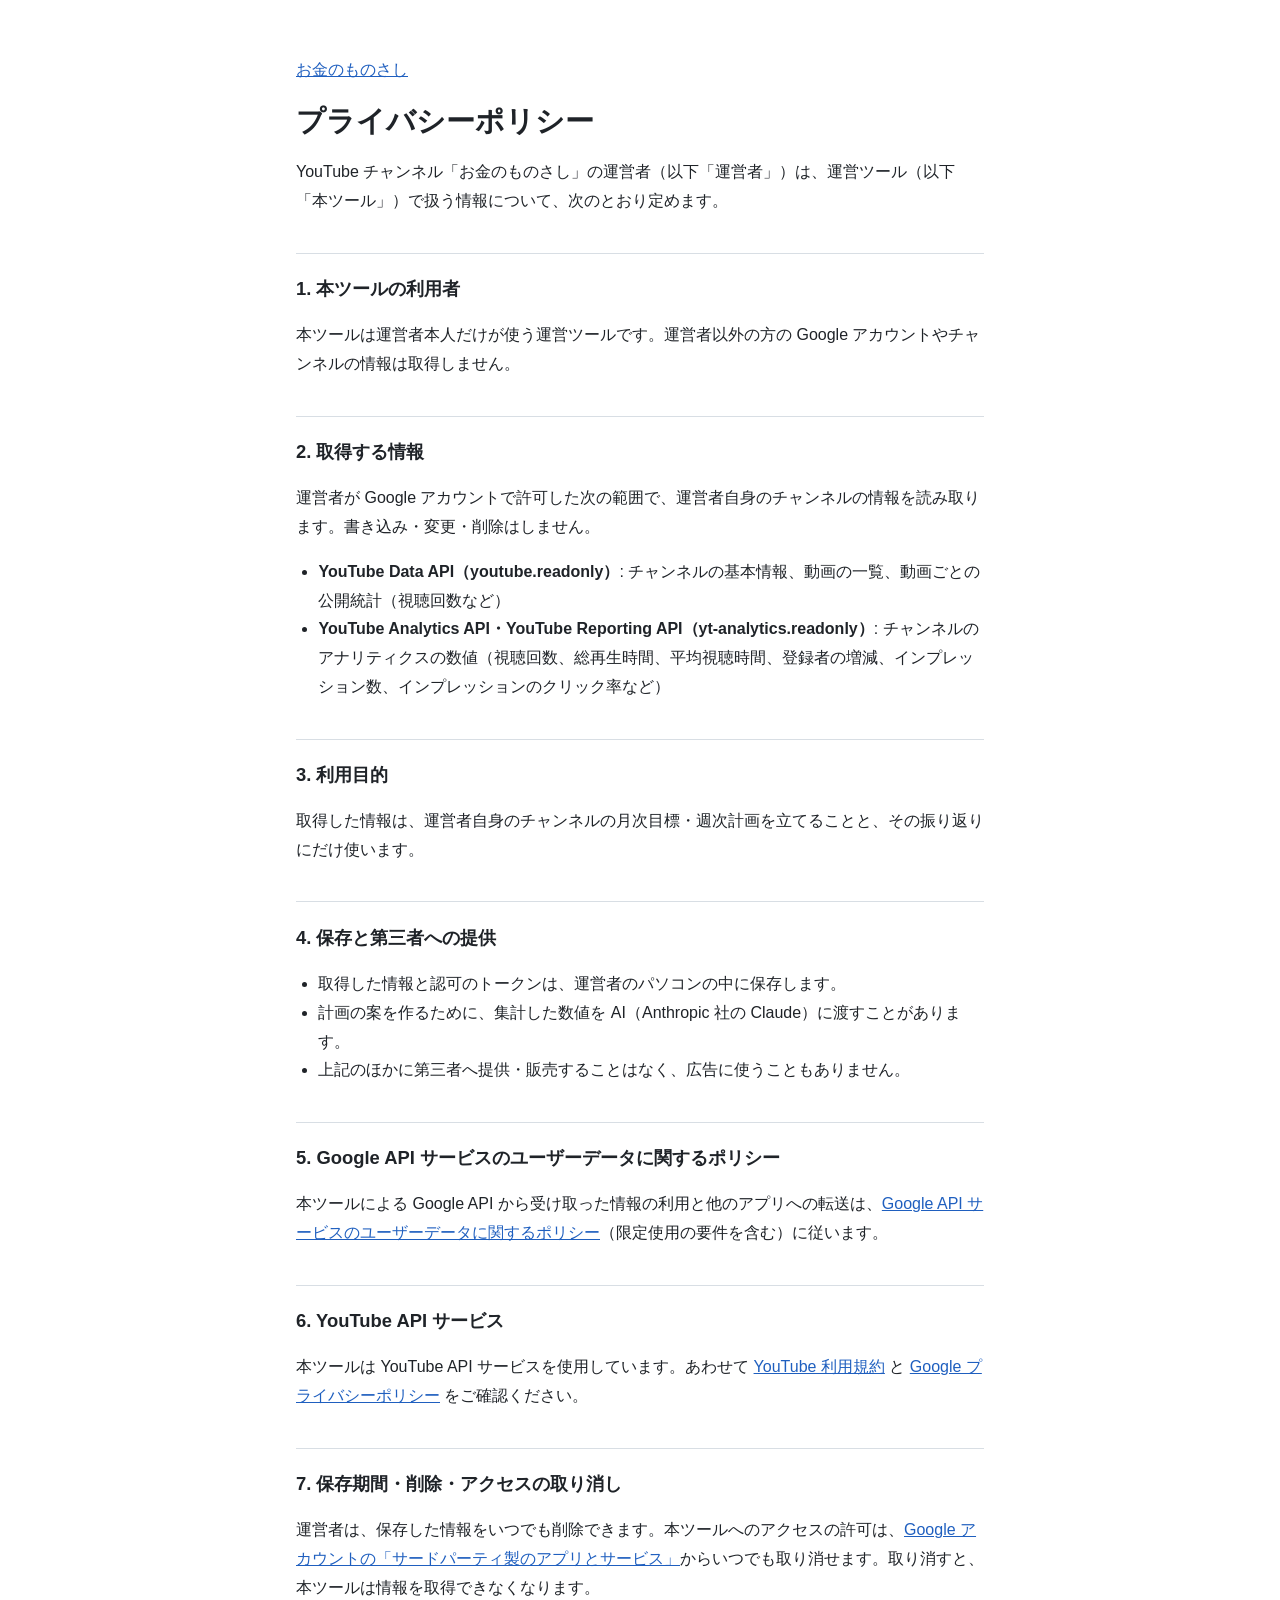
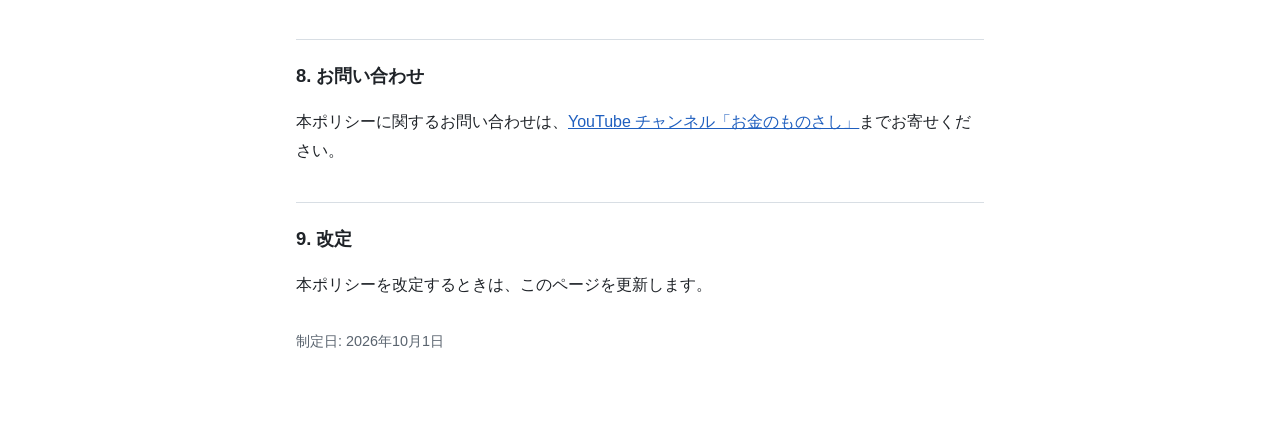
==== privacy.html @ abd529b1 "Add homepage, privacy policy and terms for the OAuth consent screen Co-Authored-By: Claude Opus 5.5 " ====
<!doctype html>
<html lang="ja">
<head>
<meta charset="utf-8">
<meta name="viewport" content="width=device-width, initial-scale=1">
<title>プライバシーポリシー｜お金のものさし</title>
<link rel="stylesheet" href="style.css">
</head>
<body>
<main>
  <p><a href="index.html">お金のものさし</a></p>
  <h1>プライバシーポリシー</h1>
  <p>YouTube チャンネル「お金のものさし」の運営者（以下「運営者」）は、運営ツール（以下「本ツール」）で扱う情報について、次のとおり定めます。</p>

  <h2>1. 本ツールの利用者</h2>
  <p>本ツールは運営者本人だけが使う運営ツールです。運営者以外の方の Google アカウントやチャンネルの情報は取得しません。</p>

  <h2>2. 取得する情報</h2>
  <p>運営者が Google アカウントで許可した次の範囲で、運営者自身のチャンネルの情報を読み取ります。書き込み・変更・削除はしません。</p>
  <ul>
    <li><strong>YouTube Data API（youtube.readonly）</strong>: チャンネルの基本情報、動画の一覧、動画ごとの公開統計（視聴回数など）</li>
    <li><strong>YouTube Analytics API・YouTube Reporting API（yt-analytics.readonly）</strong>: チャンネルのアナリティクスの数値（視聴回数、総再生時間、平均視聴時間、登録者の増減、インプレッション数、インプレッションのクリック率など）</li>
  </ul>

  <h2>3. 利用目的</h2>
  <p>取得した情報は、運営者自身のチャンネルの月次目標・週次計画を立てることと、その振り返りにだけ使います。</p>

  <h2>4. 保存と第三者への提供</h2>
  <ul>
    <li>取得した情報と認可のトークンは、運営者のパソコンの中に保存します。</li>
    <li>計画の案を作るために、集計した数値を AI（Anthropic 社の Claude）に渡すことがあります。</li>
    <li>上記のほかに第三者へ提供・販売することはなく、広告に使うこともありません。</li>
  </ul>

  <h2>5. Google API サービスのユーザーデータに関するポリシー</h2>
  <p>本ツールによる Google API から受け取った情報の利用と他のアプリへの転送は、<a href="https://developers.google.com/terms/api-services-user-data-policy">Google API サービスのユーザーデータに関するポリシー</a>（限定使用の要件を含む）に従います。</p>

  <h2>6. YouTube API サービス</h2>
  <p>本ツールは YouTube API サービスを使用しています。あわせて <a href="https://www.youtube.com/t/terms">YouTube 利用規約</a> と <a href="https://policies.google.com/privacy">Google プライバシーポリシー</a> をご確認ください。</p>

  <h2>7. 保存期間・削除・アクセスの取り消し</h2>
  <p>運営者は、保存した情報をいつでも削除できます。本ツールへのアクセスの許可は、<a href="https://myaccount.google.com/permissions">Google アカウントの「サードパーティ製のアプリとサービス」</a>からいつでも取り消せます。取り消すと、本ツールは情報を取得できなくなります。</p>

  <h2>8. お問い合わせ</h2>
  <p>本ポリシーに関するお問い合わせは、<a href="https://www.youtube.com/@%E3%81%8A%E9%87%91%E3%81%AE%E3%82%82%E3%81%AE%E3%81%95%E3%81%97">YouTube チャンネル「お金のものさし」</a>までお寄せください。</p>

  <h2>9. 改定</h2>
  <p>本ポリシーを改定するときは、このページを更新します。</p>
  <p class="date">制定日: 2026年10月1日</p>
</main>
</body>
</html>
---- style.css ----
:root {
  --bg: #ffffff;
  --fg: #1f2328;
  --muted: #59636e;
  --link: #1f5fbf;
  --rule: #d8dee4;
}
@media (prefers-color-scheme: dark) {
  :root {
    --bg: #0d1117;
    --fg: #e6edf3;
    --muted: #9198a1;
    --link: #6cb1ff;
    --rule: #30363d;
  }
}
* { box-sizing: border-box; }
body {
  margin: 0;
  background: var(--bg);
  color: var(--fg);
  font-family: "Hiragino Sans", "Noto Sans JP", "Yu Gothic UI", Meiryo, sans-serif;
  line-height: 1.8;
}
main { max-width: 720px; margin: 0 auto; padding: 40px 16px 64px; }
h1 { font-size: 1.8rem; line-height: 1.4; margin: 0.4em 0 0.6em; }
h2 { font-size: 1.15rem; margin: 2em 0 0.5em; padding-top: 1em; border-top: 1px solid var(--rule); }
a { color: var(--link); }
.lead { font-size: 1.1rem; font-weight: 600; }
.date { color: var(--muted); font-size: 0.9rem; margin-top: 2em; }
nav { display: flex; gap: 24px; margin-top: 2.5em; padding-top: 1em; border-top: 1px solid var(--rule); }
ul { padding-left: 1.4em; }
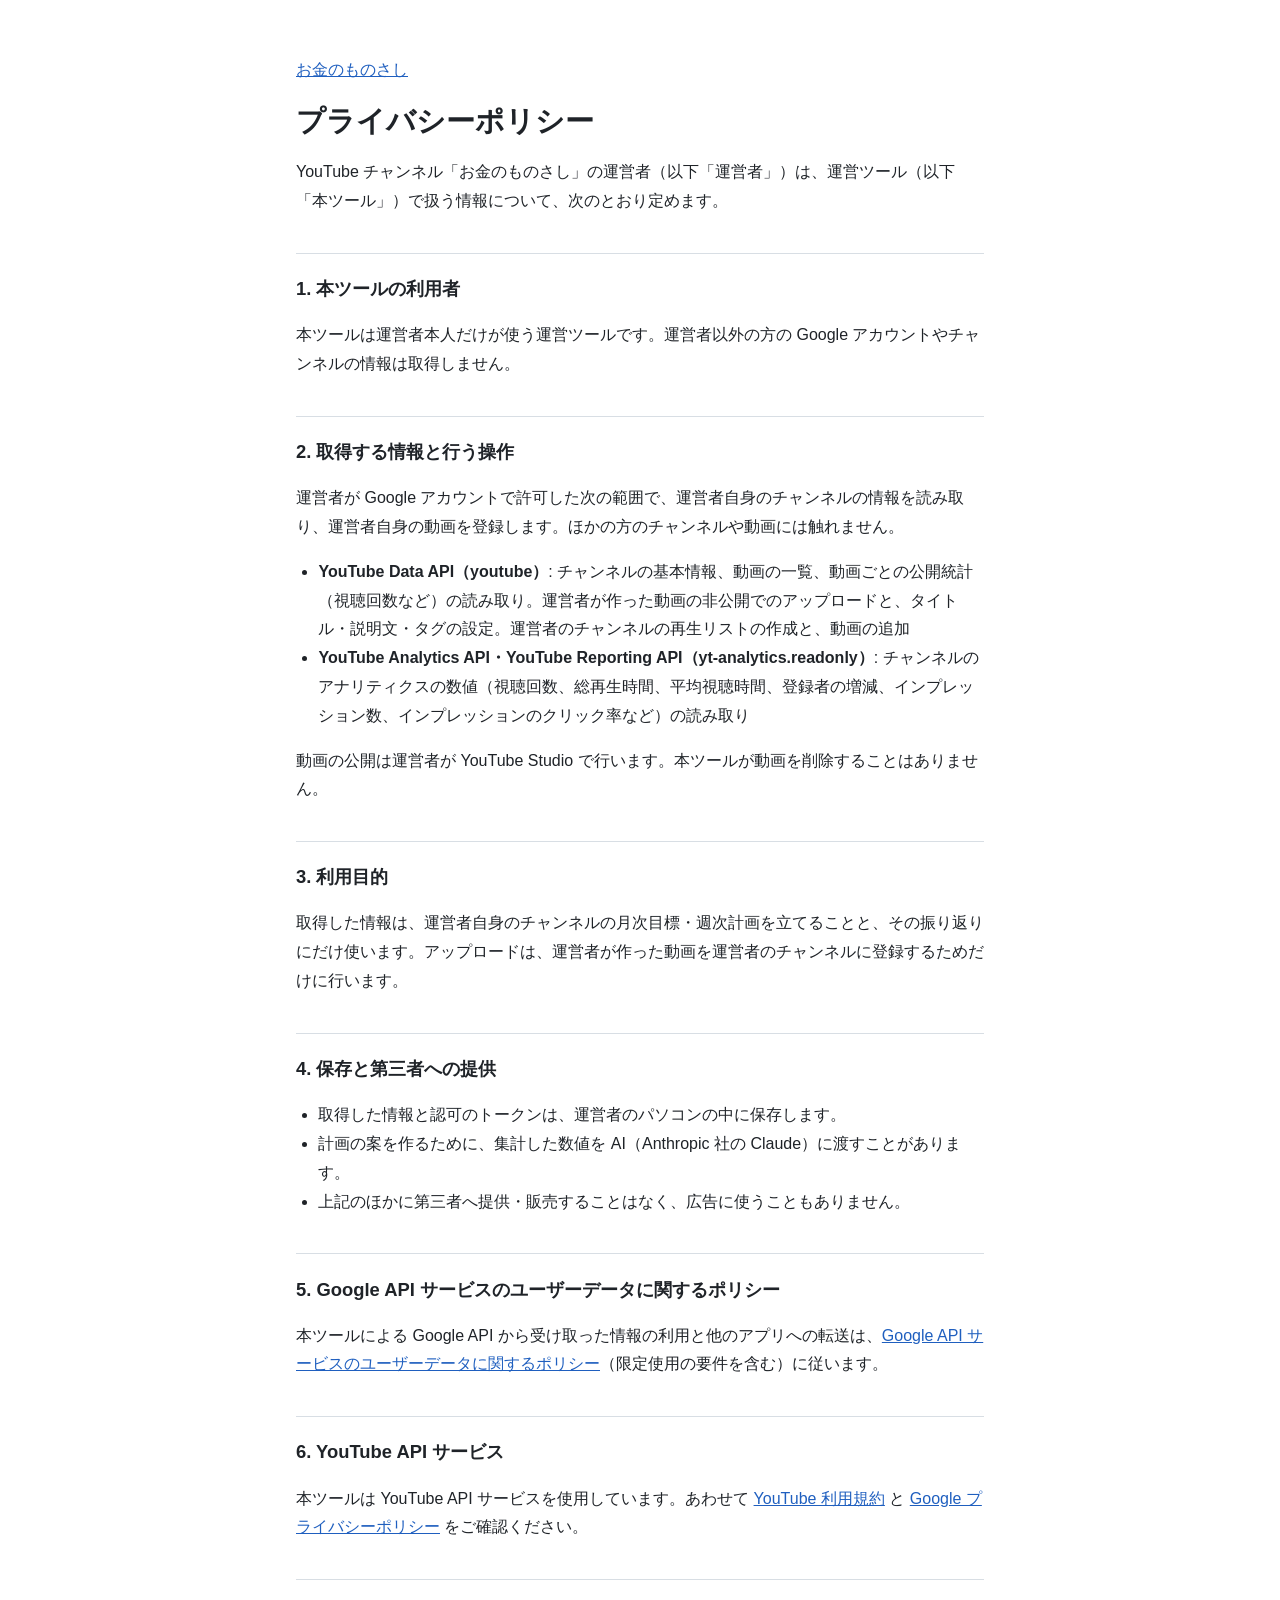
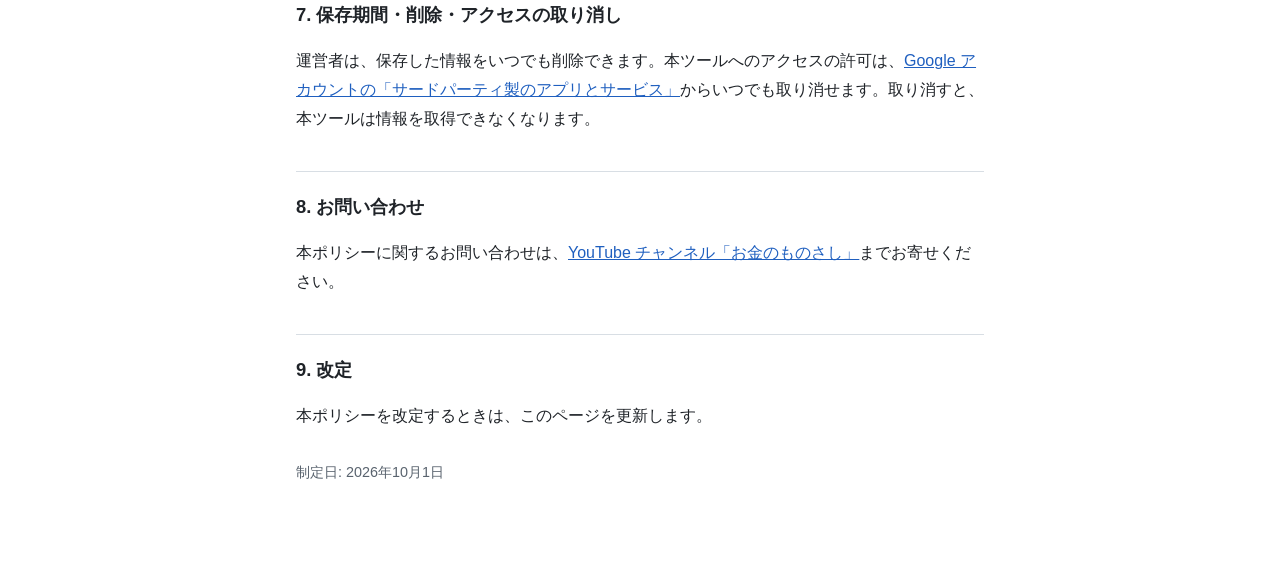
==== commit 7a782781: "Publish 2026_min_wage_pref_gemini_Erinome.mp4" ====
--- a/privacy.html
+++ b/privacy.html
@@ -15,15 +15,16 @@
   <h2>1. 本ツールの利用者</h2>
   <p>本ツールは運営者本人だけが使う運営ツールです。運営者以外の方の Google アカウントやチャンネルの情報は取得しません。</p>
 
-  <h2>2. 取得する情報</h2>
-  <p>運営者が Google アカウントで許可した次の範囲で、運営者自身のチャンネルの情報を読み取ります。書き込み・変更・削除はしません。</p>
+  <h2>2. 取得する情報と行う操作</h2>
+  <p>運営者が Google アカウントで許可した次の範囲で、運営者自身のチャンネルの情報を読み取り、運営者自身の動画を登録します。ほかの方のチャンネルや動画には触れません。</p>
   <ul>
-    <li><strong>YouTube Data API（youtube.readonly）</strong>: チャンネルの基本情報、動画の一覧、動画ごとの公開統計（視聴回数など）</li>
-    <li><strong>YouTube Analytics API・YouTube Reporting API（yt-analytics.readonly）</strong>: チャンネルのアナリティクスの数値（視聴回数、総再生時間、平均視聴時間、登録者の増減、インプレッション数、インプレッションのクリック率など）</li>
+    <li><strong>YouTube Data API（youtube）</strong>: チャンネルの基本情報、動画の一覧、動画ごとの公開統計（視聴回数など）の読み取り。運営者が作った動画の非公開でのアップロードと、タイトル・説明文・タグの設定。運営者のチャンネルの再生リストの作成と、動画の追加</li>
+    <li><strong>YouTube Analytics API・YouTube Reporting API（yt-analytics.readonly）</strong>: チャンネルのアナリティクスの数値（視聴回数、総再生時間、平均視聴時間、登録者の増減、インプレッション数、インプレッションのクリック率など）の読み取り</li>
   </ul>
+  <p>動画の公開は運営者が YouTube Studio で行います。本ツールが動画を削除することはありません。</p>
 
   <h2>3. 利用目的</h2>
-  <p>取得した情報は、運営者自身のチャンネルの月次目標・週次計画を立てることと、その振り返りにだけ使います。</p>
+  <p>取得した情報は、運営者自身のチャンネルの月次目標・週次計画を立てることと、その振り返りにだけ使います。アップロードは、運営者が作った動画を運営者のチャンネルに登録するためだけに行います。</p>
 
   <h2>4. 保存と第三者への提供</h2>
   <ul>
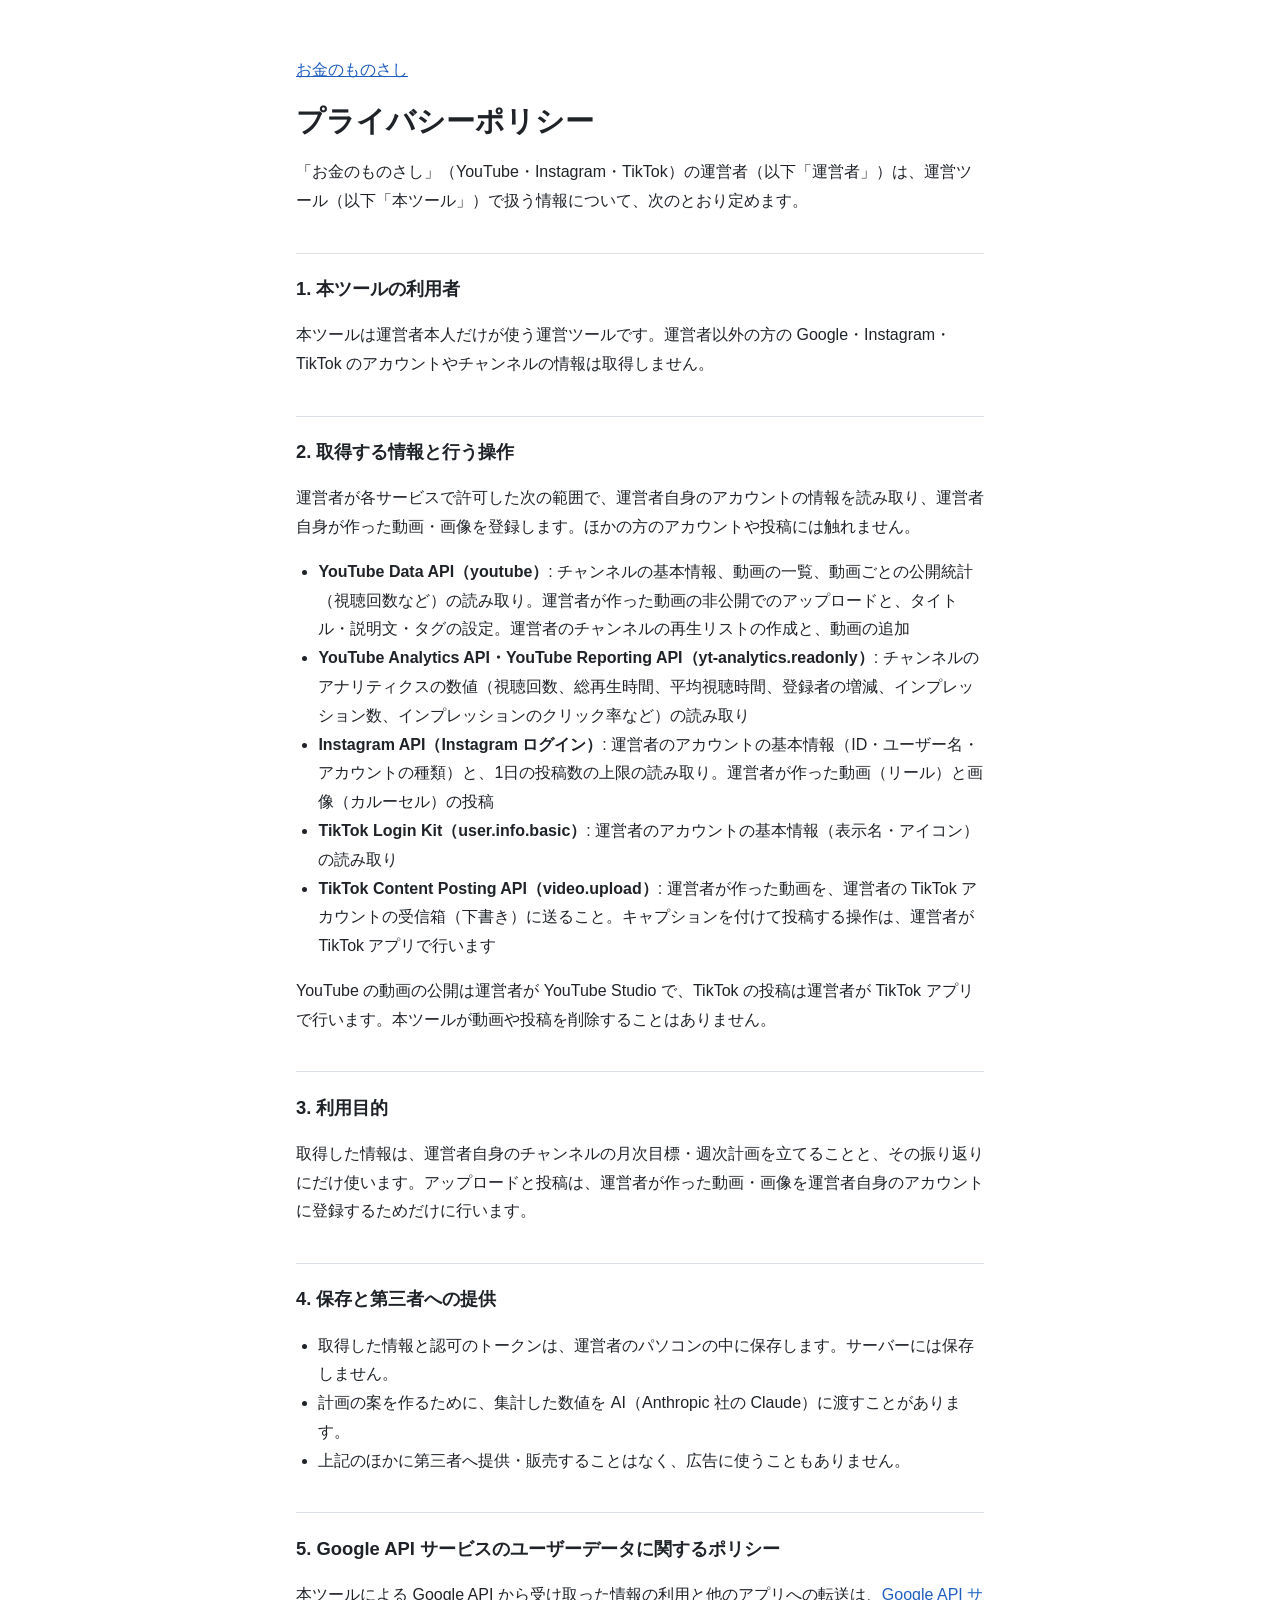
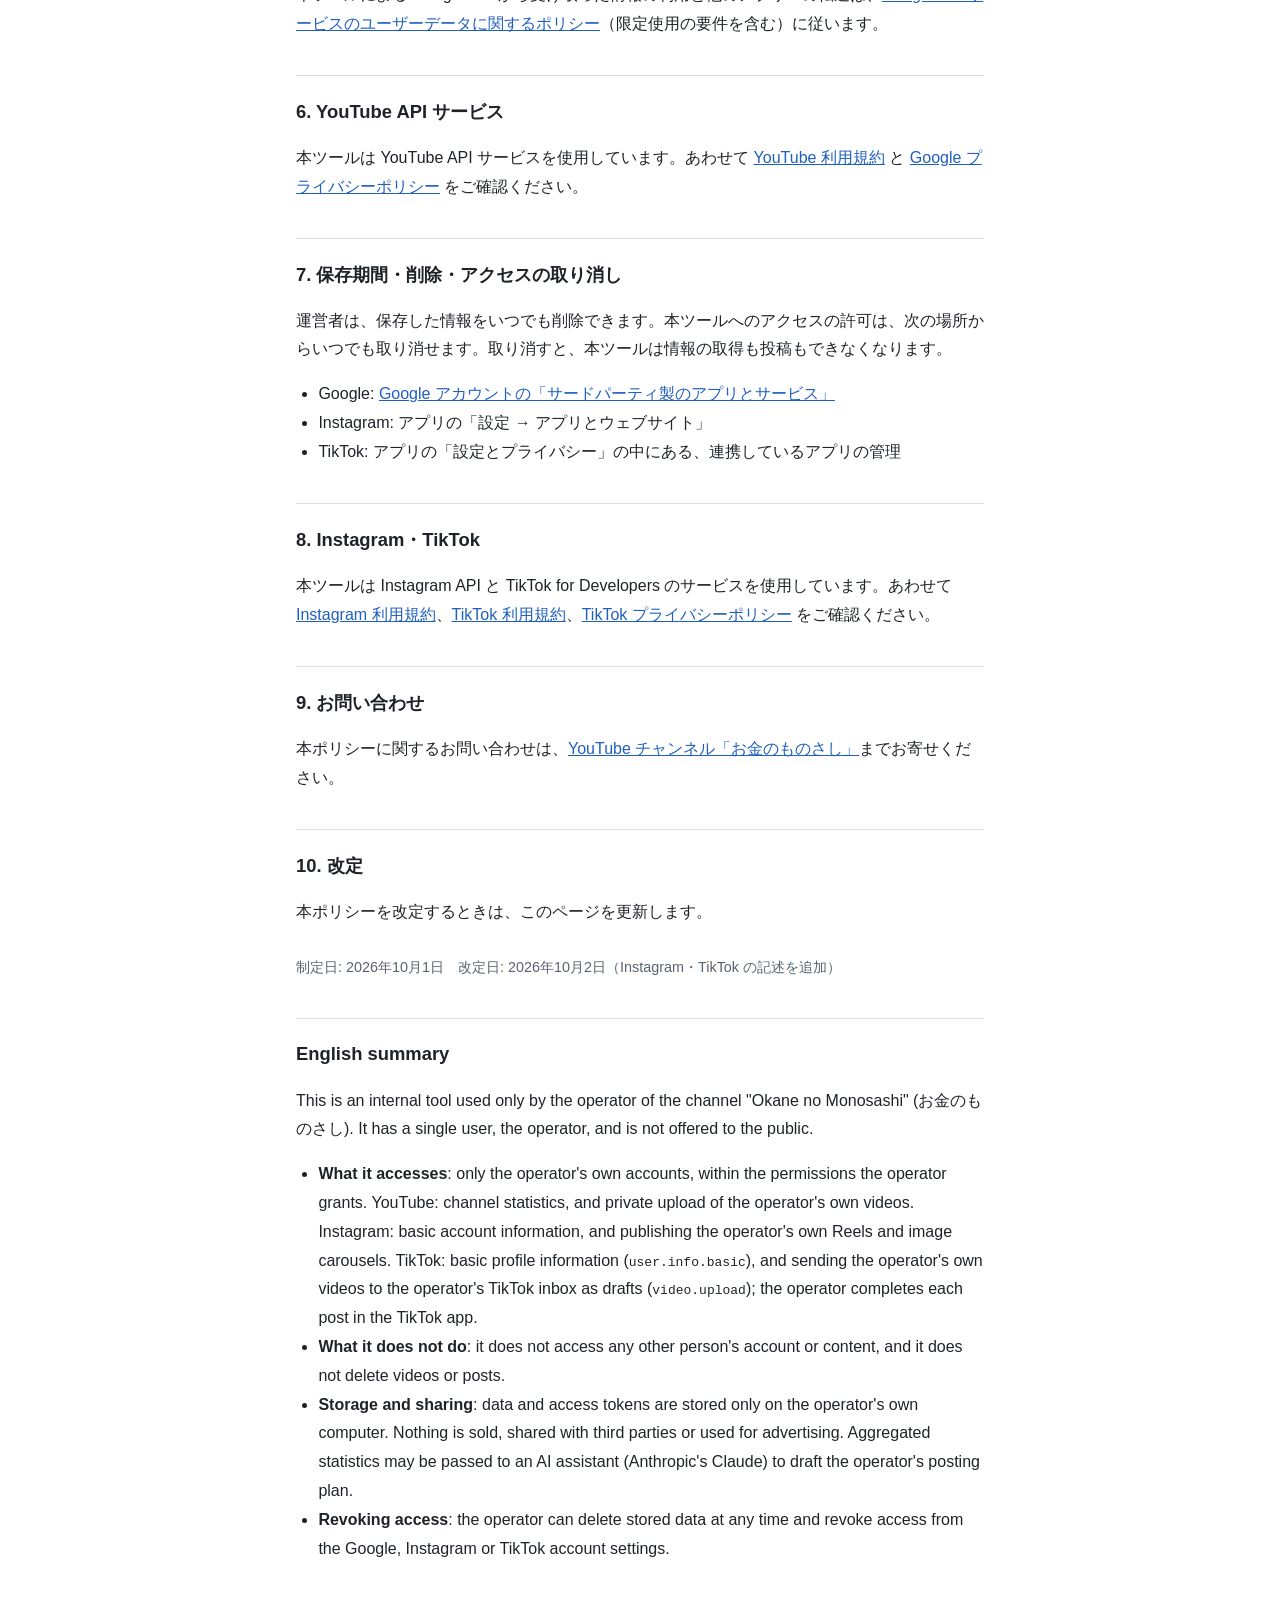
==== commit 412164c8: "Update site pages" ====
--- a/privacy.html
+++ b/privacy.html
@@ -10,25 +10,28 @@
 <main>
   <p><a href="index.html">お金のものさし</a></p>
   <h1>プライバシーポリシー</h1>
-  <p>YouTube チャンネル「お金のものさし」の運営者（以下「運営者」）は、運営ツール（以下「本ツール」）で扱う情報について、次のとおり定めます。</p>
+  <p>「お金のものさし」（YouTube・Instagram・TikTok）の運営者（以下「運営者」）は、運営ツール（以下「本ツール」）で扱う情報について、次のとおり定めます。</p>
 
   <h2>1. 本ツールの利用者</h2>
-  <p>本ツールは運営者本人だけが使う運営ツールです。運営者以外の方の Google アカウントやチャンネルの情報は取得しません。</p>
+  <p>本ツールは運営者本人だけが使う運営ツールです。運営者以外の方の Google・Instagram・TikTok のアカウントやチャンネルの情報は取得しません。</p>
 
   <h2>2. 取得する情報と行う操作</h2>
-  <p>運営者が Google アカウントで許可した次の範囲で、運営者自身のチャンネルの情報を読み取り、運営者自身の動画を登録します。ほかの方のチャンネルや動画には触れません。</p>
+  <p>運営者が各サービスで許可した次の範囲で、運営者自身のアカウントの情報を読み取り、運営者自身が作った動画・画像を登録します。ほかの方のアカウントや投稿には触れません。</p>
   <ul>
     <li><strong>YouTube Data API（youtube）</strong>: チャンネルの基本情報、動画の一覧、動画ごとの公開統計（視聴回数など）の読み取り。運営者が作った動画の非公開でのアップロードと、タイトル・説明文・タグの設定。運営者のチャンネルの再生リストの作成と、動画の追加</li>
     <li><strong>YouTube Analytics API・YouTube Reporting API（yt-analytics.readonly）</strong>: チャンネルのアナリティクスの数値（視聴回数、総再生時間、平均視聴時間、登録者の増減、インプレッション数、インプレッションのクリック率など）の読み取り</li>
+    <li><strong>Instagram API（Instagram ログイン）</strong>: 運営者のアカウントの基本情報（ID・ユーザー名・アカウントの種類）と、1日の投稿数の上限の読み取り。運営者が作った動画（リール）と画像（カルーセル）の投稿</li>
+    <li><strong>TikTok Login Kit（user.info.basic）</strong>: 運営者のアカウントの基本情報（表示名・アイコン）の読み取り</li>
+    <li><strong>TikTok Content Posting API（video.upload）</strong>: 運営者が作った動画を、運営者の TikTok アカウントの受信箱（下書き）に送ること。キャプションを付けて投稿する操作は、運営者が TikTok アプリで行います</li>
   </ul>
-  <p>動画の公開は運営者が YouTube Studio で行います。本ツールが動画を削除することはありません。</p>
+  <p>YouTube の動画の公開は運営者が YouTube Studio で、TikTok の投稿は運営者が TikTok アプリで行います。本ツールが動画や投稿を削除することはありません。</p>
 
   <h2>3. 利用目的</h2>
-  <p>取得した情報は、運営者自身のチャンネルの月次目標・週次計画を立てることと、その振り返りにだけ使います。アップロードは、運営者が作った動画を運営者のチャンネルに登録するためだけに行います。</p>
+  <p>取得した情報は、運営者自身のチャンネルの月次目標・週次計画を立てることと、その振り返りにだけ使います。アップロードと投稿は、運営者が作った動画・画像を運営者自身のアカウントに登録するためだけに行います。</p>
 
   <h2>4. 保存と第三者への提供</h2>
   <ul>
-    <li>取得した情報と認可のトークンは、運営者のパソコンの中に保存します。</li>
+    <li>取得した情報と認可のトークンは、運営者のパソコンの中に保存します。サーバーには保存しません。</li>
     <li>計画の案を作るために、集計した数値を AI（Anthropic 社の Claude）に渡すことがあります。</li>
     <li>上記のほかに第三者へ提供・販売することはなく、広告に使うこともありません。</li>
   </ul>
@@ -40,14 +43,31 @@
   <p>本ツールは YouTube API サービスを使用しています。あわせて <a href="https://www.youtube.com/t/terms">YouTube 利用規約</a> と <a href="https://policies.google.com/privacy">Google プライバシーポリシー</a> をご確認ください。</p>
 
   <h2>7. 保存期間・削除・アクセスの取り消し</h2>
-  <p>運営者は、保存した情報をいつでも削除できます。本ツールへのアクセスの許可は、<a href="https://myaccount.google.com/permissions">Google アカウントの「サードパーティ製のアプリとサービス」</a>からいつでも取り消せます。取り消すと、本ツールは情報を取得できなくなります。</p>
+  <p>運営者は、保存した情報をいつでも削除できます。本ツールへのアクセスの許可は、次の場所からいつでも取り消せます。取り消すと、本ツールは情報の取得も投稿もできなくなります。</p>
+  <ul>
+    <li>Google: <a href="https://myaccount.google.com/permissions">Google アカウントの「サードパーティ製のアプリとサービス」</a></li>
+    <li>Instagram: アプリの「設定 → アプリとウェブサイト」</li>
+    <li>TikTok: アプリの「設定とプライバシー」の中にある、連携しているアプリの管理</li>
+  </ul>
 
-  <h2>8. お問い合わせ</h2>
+  <h2>8. Instagram・TikTok</h2>
+  <p>本ツールは Instagram API と TikTok for Developers のサービスを使用しています。あわせて <a href="https://help.instagram.com/581066165581870">Instagram 利用規約</a>、<a href="https://www.tiktok.com/legal/terms-of-service">TikTok 利用規約</a>、<a href="https://www.tiktok.com/legal/privacy-policy">TikTok プライバシーポリシー</a> をご確認ください。</p>
+
+  <h2>9. お問い合わせ</h2>
   <p>本ポリシーに関するお問い合わせは、<a href="https://www.youtube.com/@%E3%81%8A%E9%87%91%E3%81%AE%E3%82%82%E3%81%AE%E3%81%95%E3%81%97">YouTube チャンネル「お金のものさし」</a>までお寄せください。</p>
 
-  <h2>9. 改定</h2>
+  <h2>10. 改定</h2>
   <p>本ポリシーを改定するときは、このページを更新します。</p>
-  <p class="date">制定日: 2026年10月1日</p>
+  <p class="date">制定日: 2026年10月1日　改定日: 2026年10月2日（Instagram・TikTok の記述を追加）</p>
+
+  <h2>English summary</h2>
+  <p>This is an internal tool used only by the operator of the channel "Okane no Monosashi" (お金のものさし). It has a single user, the operator, and is not offered to the public.</p>
+  <ul>
+    <li><strong>What it accesses</strong>: only the operator's own accounts, within the permissions the operator grants. YouTube: channel statistics, and private upload of the operator's own videos. Instagram: basic account information, and publishing the operator's own Reels and image carousels. TikTok: basic profile information (<code>user.info.basic</code>), and sending the operator's own videos to the operator's TikTok inbox as drafts (<code>video.upload</code>); the operator completes each post in the TikTok app.</li>
+    <li><strong>What it does not do</strong>: it does not access any other person's account or content, and it does not delete videos or posts.</li>
+    <li><strong>Storage and sharing</strong>: data and access tokens are stored only on the operator's own computer. Nothing is sold, shared with third parties or used for advertising. Aggregated statistics may be passed to an AI assistant (Anthropic's Claude) to draft the operator's posting plan.</li>
+    <li><strong>Revoking access</strong>: the operator can delete stored data at any time and revoke access from the Google, Instagram or TikTok account settings.</li>
+  </ul>
 </main>
 </body>
 </html>
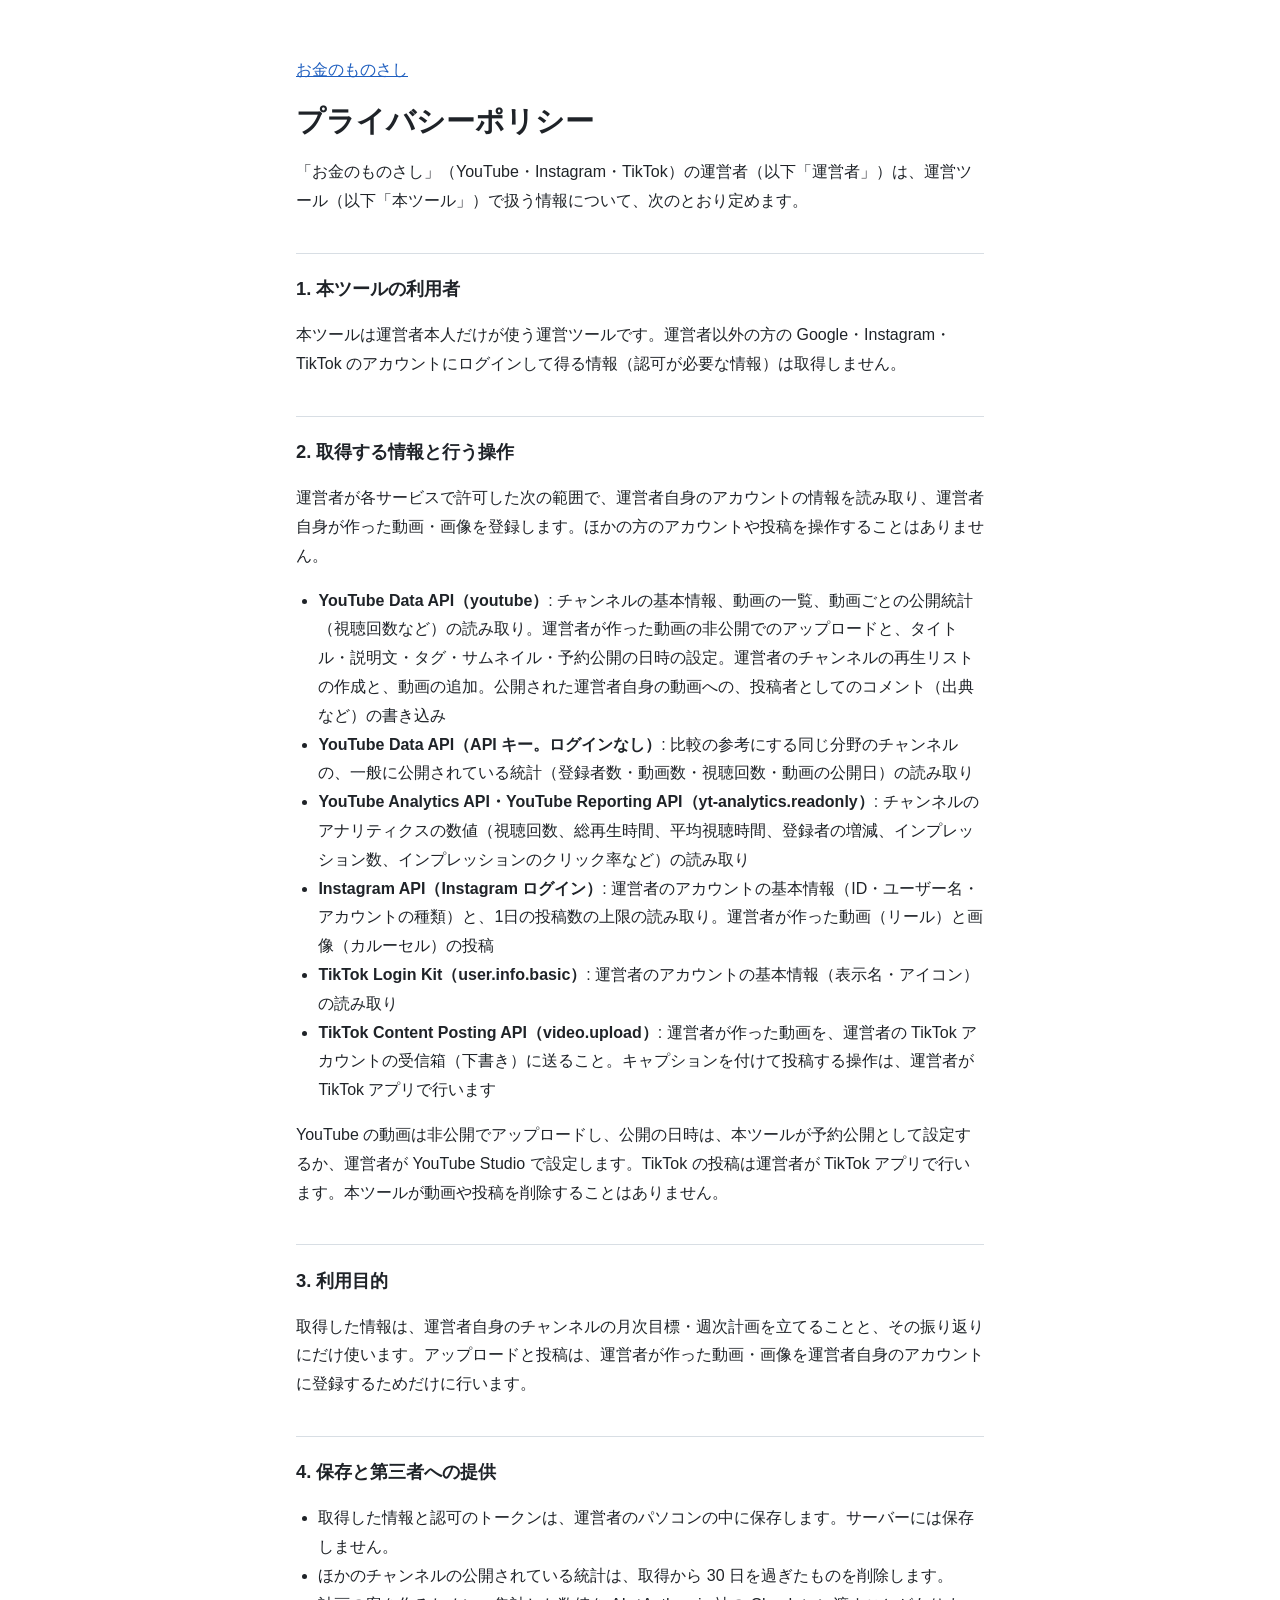
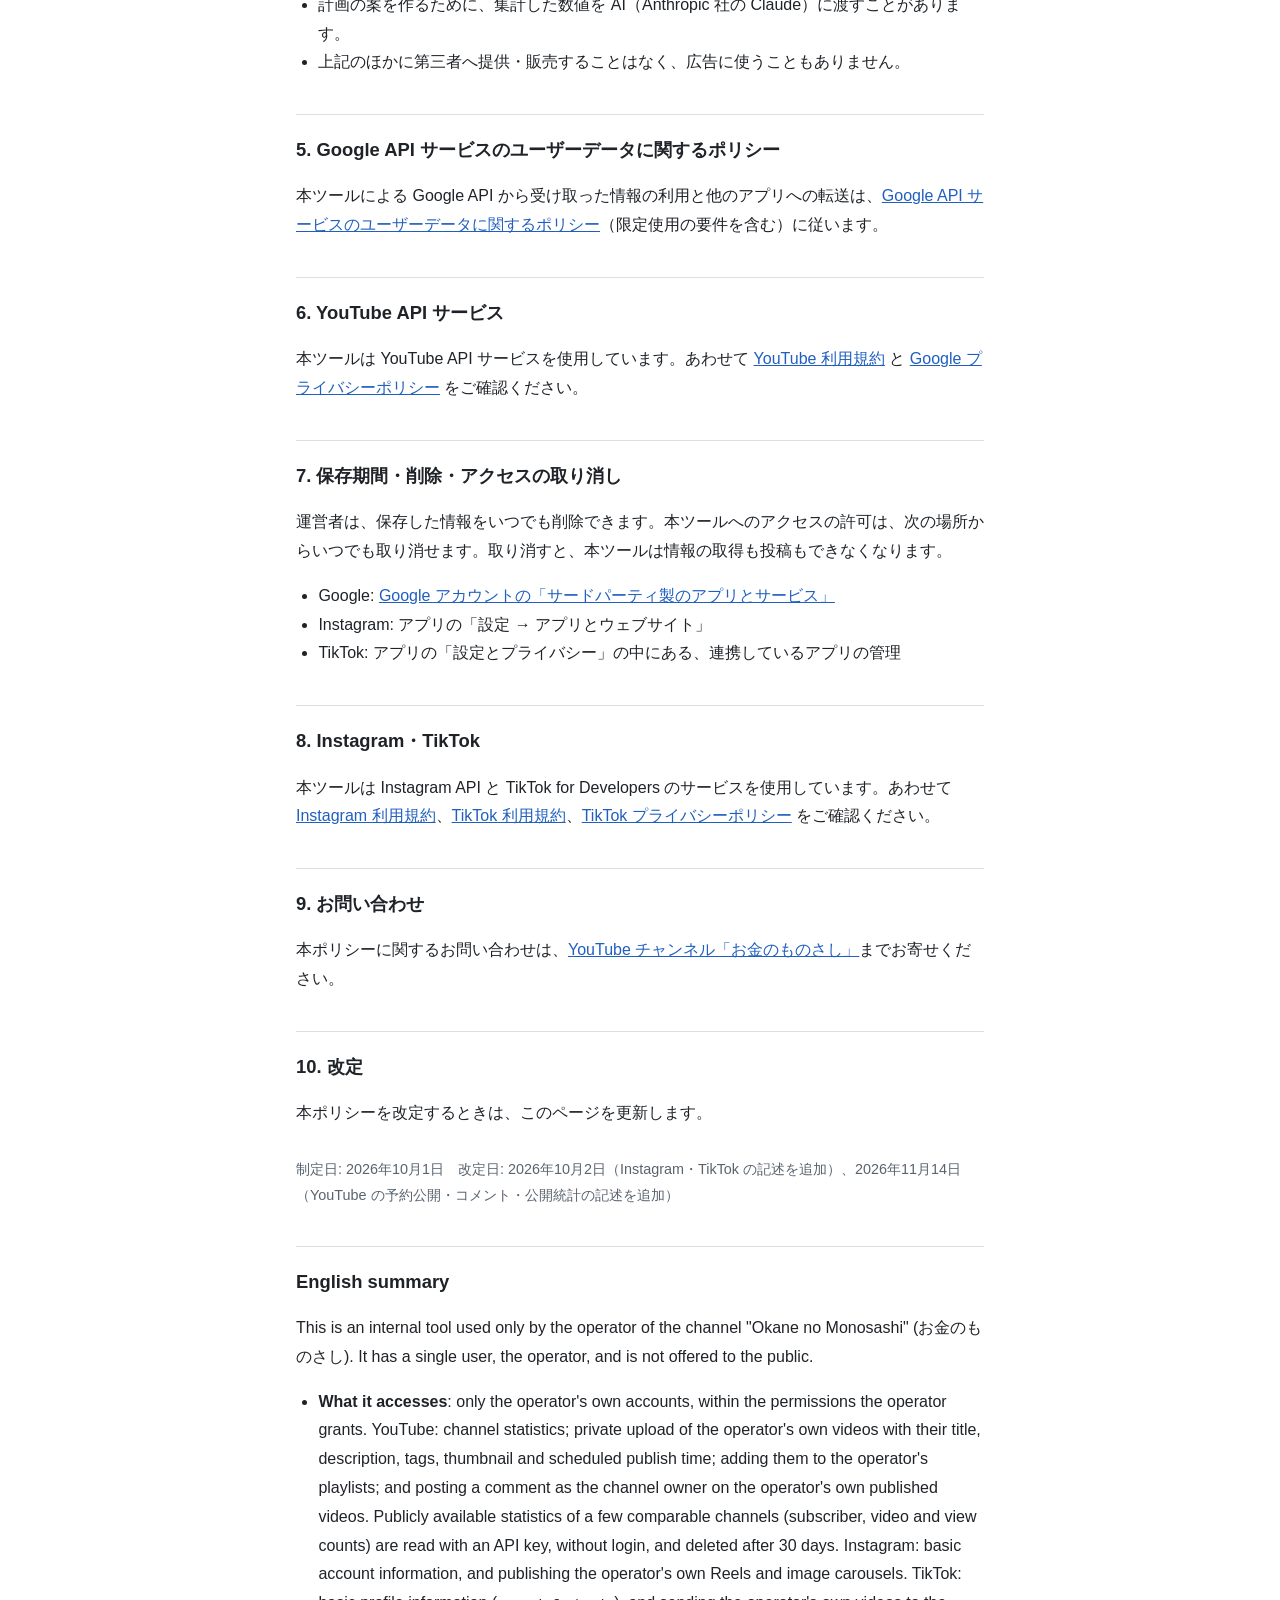
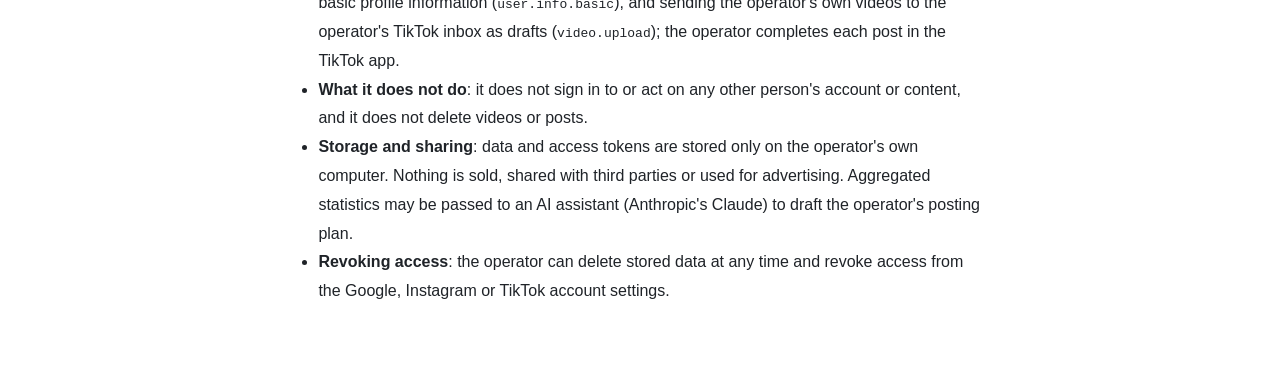
==== commit 7ace5e9f: "Update site pages" ====
--- a/privacy.html
+++ b/privacy.html
@@ -13,18 +13,19 @@
   <p>「お金のものさし」（YouTube・Instagram・TikTok）の運営者（以下「運営者」）は、運営ツール（以下「本ツール」）で扱う情報について、次のとおり定めます。</p>
 
   <h2>1. 本ツールの利用者</h2>
-  <p>本ツールは運営者本人だけが使う運営ツールです。運営者以外の方の Google・Instagram・TikTok のアカウントやチャンネルの情報は取得しません。</p>
+  <p>本ツールは運営者本人だけが使う運営ツールです。運営者以外の方の Google・Instagram・TikTok のアカウントにログインして得る情報（認可が必要な情報）は取得しません。</p>
 
   <h2>2. 取得する情報と行う操作</h2>
-  <p>運営者が各サービスで許可した次の範囲で、運営者自身のアカウントの情報を読み取り、運営者自身が作った動画・画像を登録します。ほかの方のアカウントや投稿には触れません。</p>
+  <p>運営者が各サービスで許可した次の範囲で、運営者自身のアカウントの情報を読み取り、運営者自身が作った動画・画像を登録します。ほかの方のアカウントや投稿を操作することはありません。</p>
   <ul>
-    <li><strong>YouTube Data API（youtube）</strong>: チャンネルの基本情報、動画の一覧、動画ごとの公開統計（視聴回数など）の読み取り。運営者が作った動画の非公開でのアップロードと、タイトル・説明文・タグの設定。運営者のチャンネルの再生リストの作成と、動画の追加</li>
+    <li><strong>YouTube Data API（youtube）</strong>: チャンネルの基本情報、動画の一覧、動画ごとの公開統計（視聴回数など）の読み取り。運営者が作った動画の非公開でのアップロードと、タイトル・説明文・タグ・サムネイル・予約公開の日時の設定。運営者のチャンネルの再生リストの作成と、動画の追加。公開された運営者自身の動画への、投稿者としてのコメント（出典など）の書き込み</li>
+    <li><strong>YouTube Data API（API キー。ログインなし）</strong>: 比較の参考にする同じ分野のチャンネルの、一般に公開されている統計（登録者数・動画数・視聴回数・動画の公開日）の読み取り</li>
     <li><strong>YouTube Analytics API・YouTube Reporting API（yt-analytics.readonly）</strong>: チャンネルのアナリティクスの数値（視聴回数、総再生時間、平均視聴時間、登録者の増減、インプレッション数、インプレッションのクリック率など）の読み取り</li>
     <li><strong>Instagram API（Instagram ログイン）</strong>: 運営者のアカウントの基本情報（ID・ユーザー名・アカウントの種類）と、1日の投稿数の上限の読み取り。運営者が作った動画（リール）と画像（カルーセル）の投稿</li>
     <li><strong>TikTok Login Kit（user.info.basic）</strong>: 運営者のアカウントの基本情報（表示名・アイコン）の読み取り</li>
     <li><strong>TikTok Content Posting API（video.upload）</strong>: 運営者が作った動画を、運営者の TikTok アカウントの受信箱（下書き）に送ること。キャプションを付けて投稿する操作は、運営者が TikTok アプリで行います</li>
   </ul>
-  <p>YouTube の動画の公開は運営者が YouTube Studio で、TikTok の投稿は運営者が TikTok アプリで行います。本ツールが動画や投稿を削除することはありません。</p>
+  <p>YouTube の動画は非公開でアップロードし、公開の日時は、本ツールが予約公開として設定するか、運営者が YouTube Studio で設定します。TikTok の投稿は運営者が TikTok アプリで行います。本ツールが動画や投稿を削除することはありません。</p>
 
   <h2>3. 利用目的</h2>
   <p>取得した情報は、運営者自身のチャンネルの月次目標・週次計画を立てることと、その振り返りにだけ使います。アップロードと投稿は、運営者が作った動画・画像を運営者自身のアカウントに登録するためだけに行います。</p>
@@ -32,6 +33,7 @@
   <h2>4. 保存と第三者への提供</h2>
   <ul>
     <li>取得した情報と認可のトークンは、運営者のパソコンの中に保存します。サーバーには保存しません。</li>
+    <li>ほかのチャンネルの公開されている統計は、取得から 30 日を過ぎたものを削除します。</li>
     <li>計画の案を作るために、集計した数値を AI（Anthropic 社の Claude）に渡すことがあります。</li>
     <li>上記のほかに第三者へ提供・販売することはなく、広告に使うこともありません。</li>
   </ul>
@@ -58,13 +60,13 @@
 
   <h2>10. 改定</h2>
   <p>本ポリシーを改定するときは、このページを更新します。</p>
-  <p class="date">制定日: 2026年10月1日　改定日: 2026年10月2日（Instagram・TikTok の記述を追加）</p>
+  <p class="date">制定日: 2026年10月1日　改定日: 2026年10月2日（Instagram・TikTok の記述を追加）、2026年11月14日（YouTube の予約公開・コメント・公開統計の記述を追加）</p>
 
   <h2>English summary</h2>
   <p>This is an internal tool used only by the operator of the channel "Okane no Monosashi" (お金のものさし). It has a single user, the operator, and is not offered to the public.</p>
   <ul>
-    <li><strong>What it accesses</strong>: only the operator's own accounts, within the permissions the operator grants. YouTube: channel statistics, and private upload of the operator's own videos. Instagram: basic account information, and publishing the operator's own Reels and image carousels. TikTok: basic profile information (<code>user.info.basic</code>), and sending the operator's own videos to the operator's TikTok inbox as drafts (<code>video.upload</code>); the operator completes each post in the TikTok app.</li>
-    <li><strong>What it does not do</strong>: it does not access any other person's account or content, and it does not delete videos or posts.</li>
+    <li><strong>What it accesses</strong>: only the operator's own accounts, within the permissions the operator grants. YouTube: channel statistics; private upload of the operator's own videos with their title, description, tags, thumbnail and scheduled publish time; adding them to the operator's playlists; and posting a comment as the channel owner on the operator's own published videos. Publicly available statistics of a few comparable channels (subscriber, video and view counts) are read with an API key, without login, and deleted after 30 days. Instagram: basic account information, and publishing the operator's own Reels and image carousels. TikTok: basic profile information (<code>user.info.basic</code>), and sending the operator's own videos to the operator's TikTok inbox as drafts (<code>video.upload</code>); the operator completes each post in the TikTok app.</li>
+    <li><strong>What it does not do</strong>: it does not sign in to or act on any other person's account or content, and it does not delete videos or posts.</li>
     <li><strong>Storage and sharing</strong>: data and access tokens are stored only on the operator's own computer. Nothing is sold, shared with third parties or used for advertising. Aggregated statistics may be passed to an AI assistant (Anthropic's Claude) to draft the operator's posting plan.</li>
     <li><strong>Revoking access</strong>: the operator can delete stored data at any time and revoke access from the Google, Instagram or TikTok account settings.</li>
   </ul>
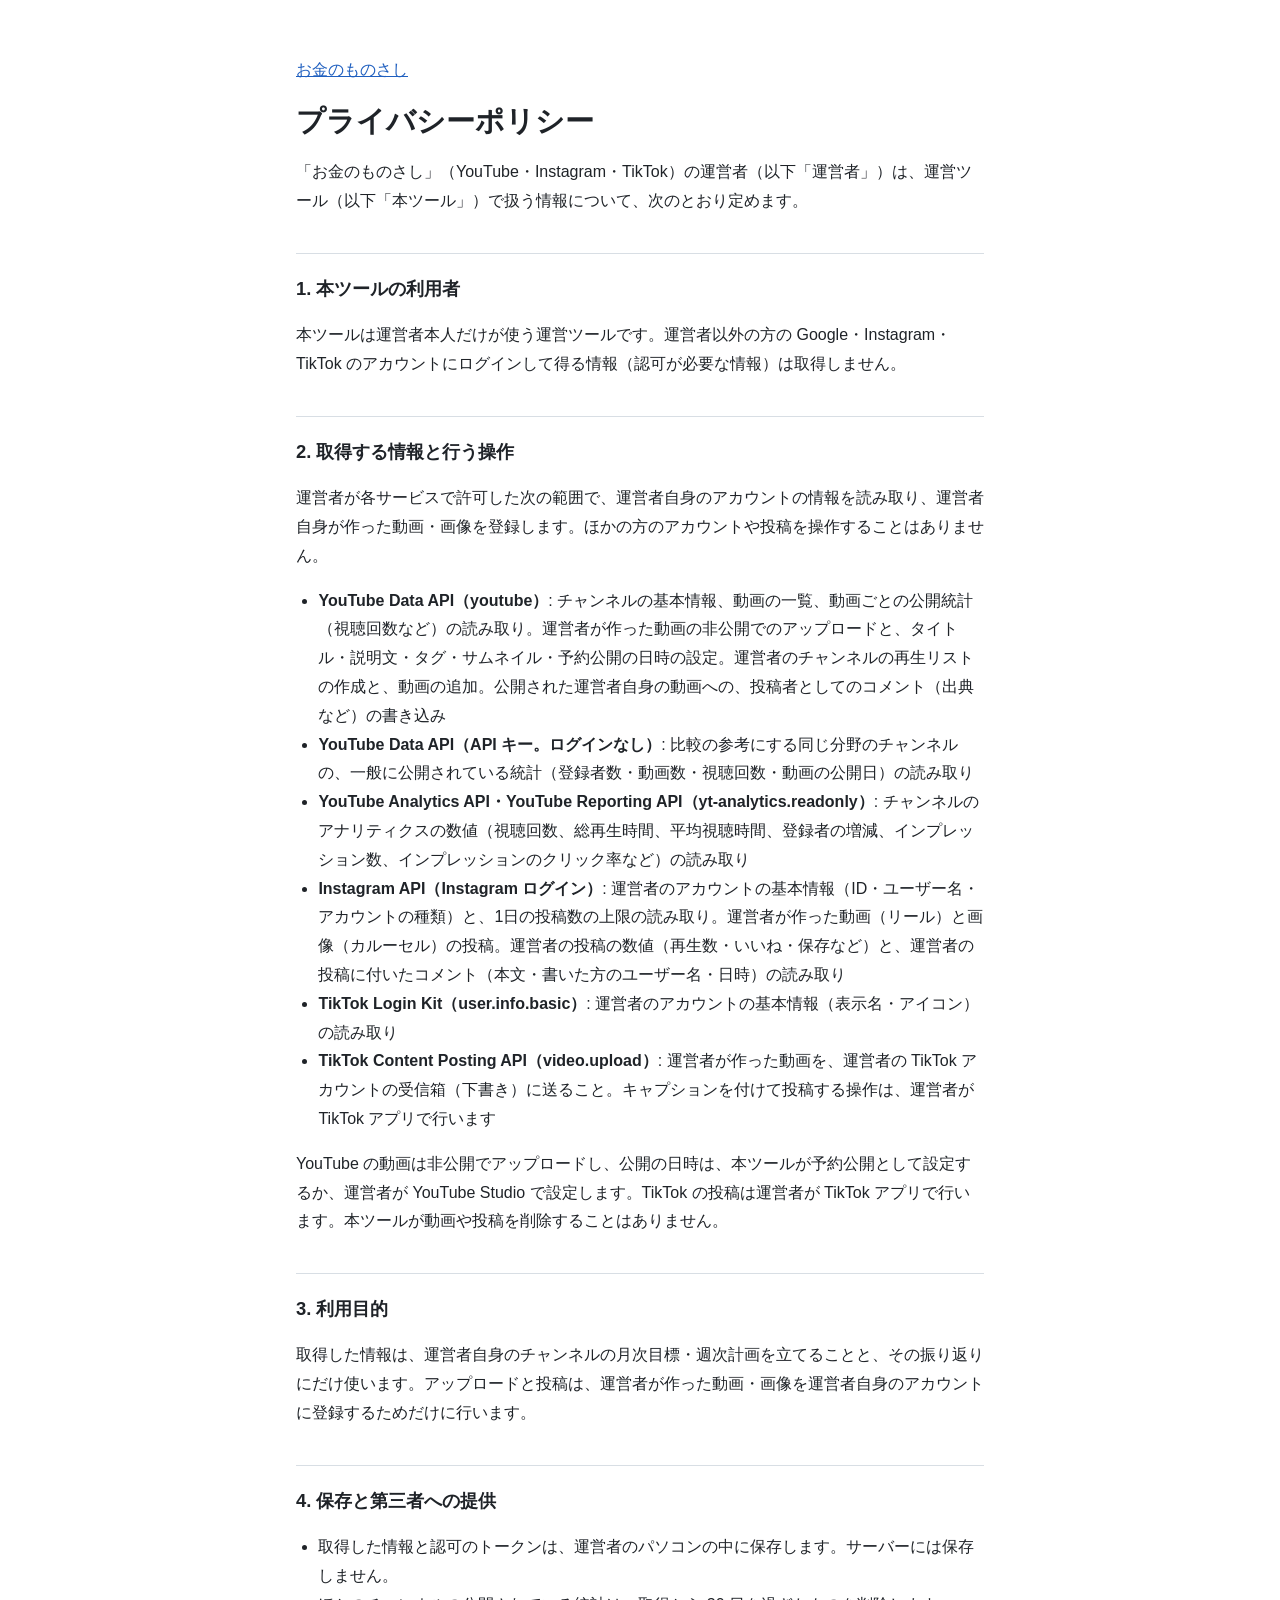
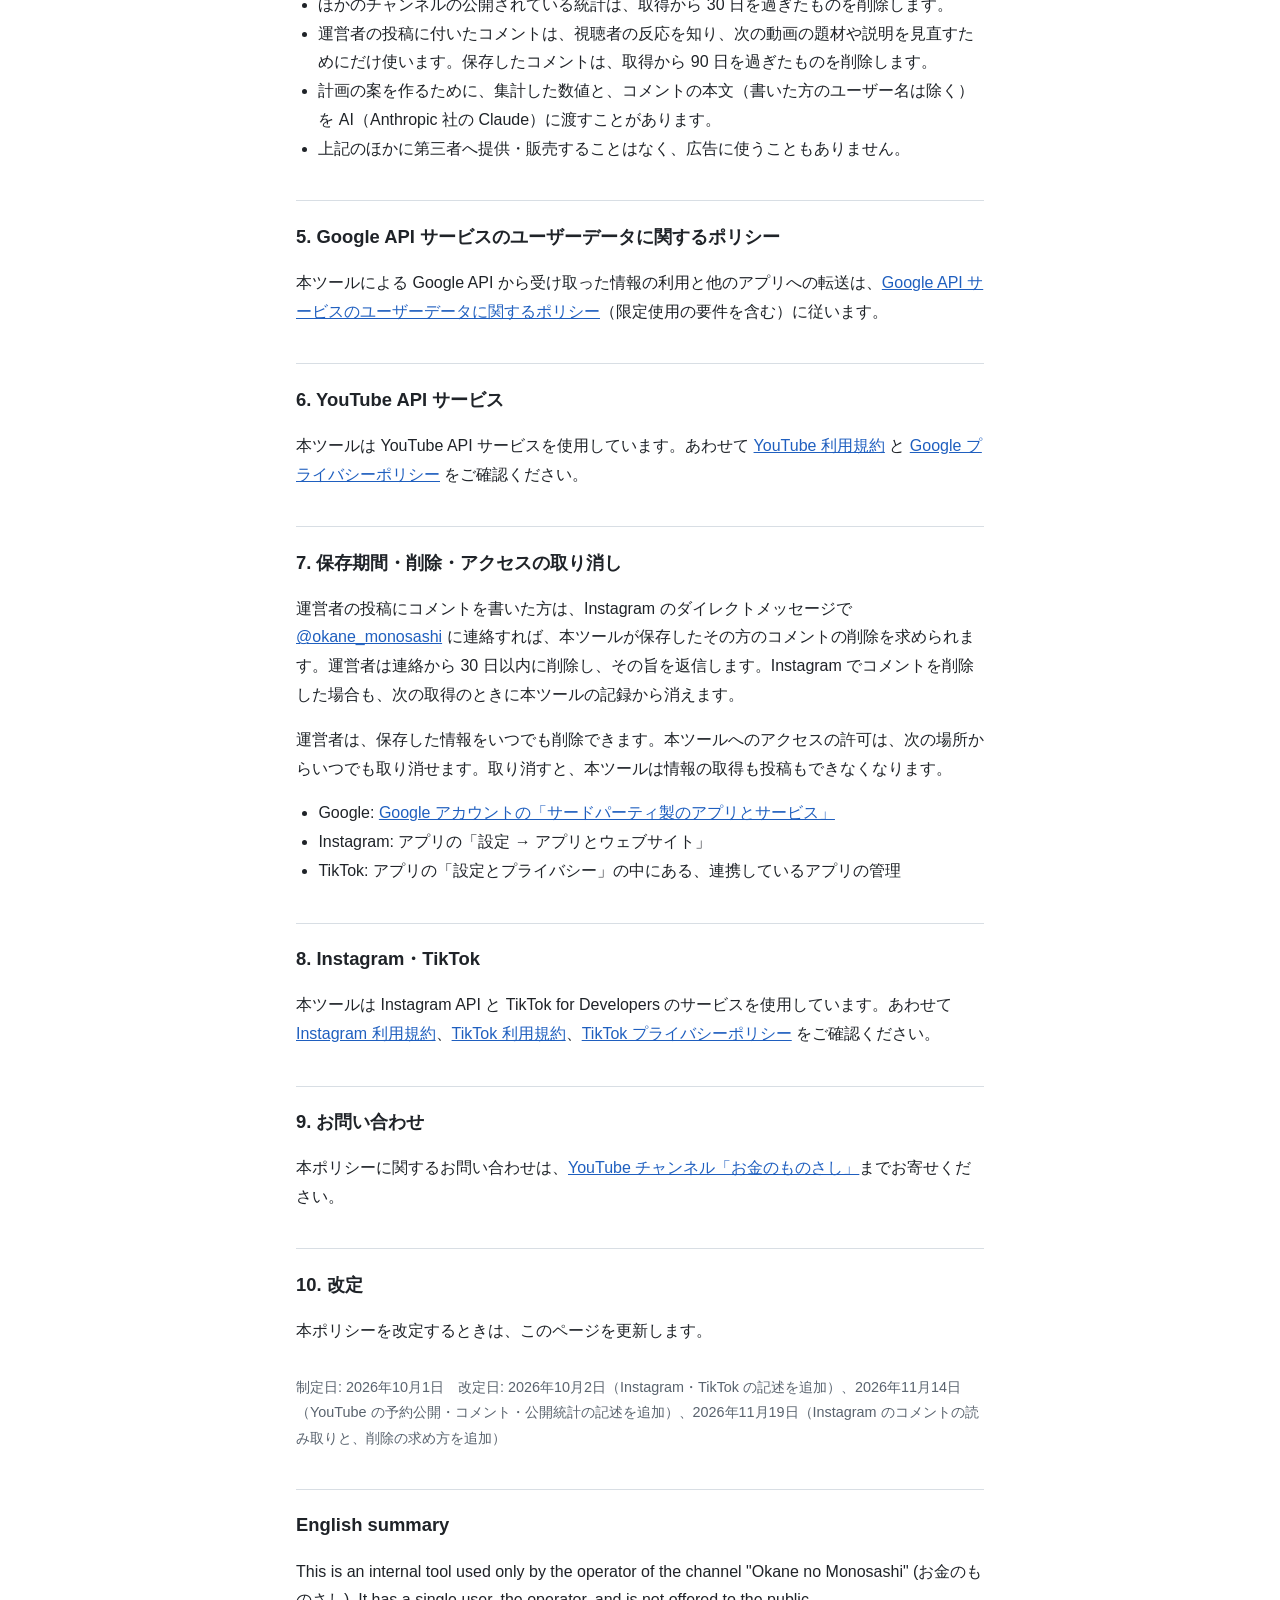
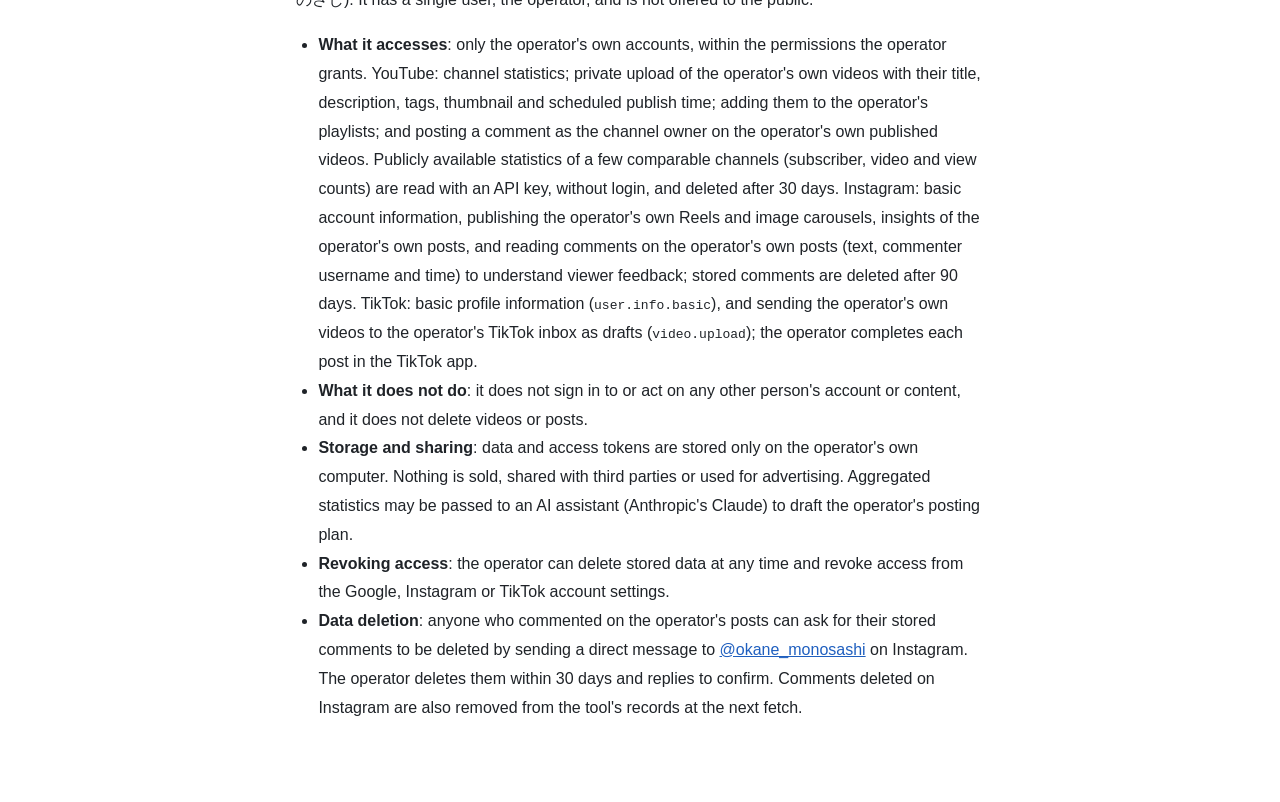
==== commit 85c98214: "Update site pages" ====
--- a/privacy.html
+++ b/privacy.html
@@ -21,7 +21,7 @@
     <li><strong>YouTube Data API（youtube）</strong>: チャンネルの基本情報、動画の一覧、動画ごとの公開統計（視聴回数など）の読み取り。運営者が作った動画の非公開でのアップロードと、タイトル・説明文・タグ・サムネイル・予約公開の日時の設定。運営者のチャンネルの再生リストの作成と、動画の追加。公開された運営者自身の動画への、投稿者としてのコメント（出典など）の書き込み</li>
     <li><strong>YouTube Data API（API キー。ログインなし）</strong>: 比較の参考にする同じ分野のチャンネルの、一般に公開されている統計（登録者数・動画数・視聴回数・動画の公開日）の読み取り</li>
     <li><strong>YouTube Analytics API・YouTube Reporting API（yt-analytics.readonly）</strong>: チャンネルのアナリティクスの数値（視聴回数、総再生時間、平均視聴時間、登録者の増減、インプレッション数、インプレッションのクリック率など）の読み取り</li>
-    <li><strong>Instagram API（Instagram ログイン）</strong>: 運営者のアカウントの基本情報（ID・ユーザー名・アカウントの種類）と、1日の投稿数の上限の読み取り。運営者が作った動画（リール）と画像（カルーセル）の投稿</li>
+    <li><strong>Instagram API（Instagram ログイン）</strong>: 運営者のアカウントの基本情報（ID・ユーザー名・アカウントの種類）と、1日の投稿数の上限の読み取り。運営者が作った動画（リール）と画像（カルーセル）の投稿。運営者の投稿の数値（再生数・いいね・保存など）と、運営者の投稿に付いたコメント（本文・書いた方のユーザー名・日時）の読み取り</li>
     <li><strong>TikTok Login Kit（user.info.basic）</strong>: 運営者のアカウントの基本情報（表示名・アイコン）の読み取り</li>
     <li><strong>TikTok Content Posting API（video.upload）</strong>: 運営者が作った動画を、運営者の TikTok アカウントの受信箱（下書き）に送ること。キャプションを付けて投稿する操作は、運営者が TikTok アプリで行います</li>
   </ul>
@@ -34,7 +34,8 @@
   <ul>
     <li>取得した情報と認可のトークンは、運営者のパソコンの中に保存します。サーバーには保存しません。</li>
     <li>ほかのチャンネルの公開されている統計は、取得から 30 日を過ぎたものを削除します。</li>
-    <li>計画の案を作るために、集計した数値を AI（Anthropic 社の Claude）に渡すことがあります。</li>
+    <li>運営者の投稿に付いたコメントは、視聴者の反応を知り、次の動画の題材や説明を見直すためにだけ使います。保存したコメントは、取得から 90 日を過ぎたものを削除します。</li>
+    <li>計画の案を作るために、集計した数値と、コメントの本文（書いた方のユーザー名は除く）を AI（Anthropic 社の Claude）に渡すことがあります。</li>
     <li>上記のほかに第三者へ提供・販売することはなく、広告に使うこともありません。</li>
   </ul>
 
@@ -44,7 +45,8 @@
   <h2>6. YouTube API サービス</h2>
   <p>本ツールは YouTube API サービスを使用しています。あわせて <a href="https://www.youtube.com/t/terms">YouTube 利用規約</a> と <a href="https://policies.google.com/privacy">Google プライバシーポリシー</a> をご確認ください。</p>
 
-  <h2>7. 保存期間・削除・アクセスの取り消し</h2>
+  <h2 id="deletion">7. 保存期間・削除・アクセスの取り消し</h2>
+  <p>運営者の投稿にコメントを書いた方は、Instagram のダイレクトメッセージで <a href="https://www.instagram.com/okane_monosashi/">@okane_monosashi</a> に連絡すれば、本ツールが保存したその方のコメントの削除を求められます。運営者は連絡から 30 日以内に削除し、その旨を返信します。Instagram でコメントを削除した場合も、次の取得のときに本ツールの記録から消えます。</p>
   <p>運営者は、保存した情報をいつでも削除できます。本ツールへのアクセスの許可は、次の場所からいつでも取り消せます。取り消すと、本ツールは情報の取得も投稿もできなくなります。</p>
   <ul>
     <li>Google: <a href="https://myaccount.google.com/permissions">Google アカウントの「サードパーティ製のアプリとサービス」</a></li>
@@ -60,15 +62,16 @@
 
   <h2>10. 改定</h2>
   <p>本ポリシーを改定するときは、このページを更新します。</p>
-  <p class="date">制定日: 2026年10月1日　改定日: 2026年10月2日（Instagram・TikTok の記述を追加）、2026年11月14日（YouTube の予約公開・コメント・公開統計の記述を追加）</p>
+  <p class="date">制定日: 2026年10月1日　改定日: 2026年10月2日（Instagram・TikTok の記述を追加）、2026年11月14日（YouTube の予約公開・コメント・公開統計の記述を追加）、2026年11月19日（Instagram のコメントの読み取りと、削除の求め方を追加）</p>
 
   <h2>English summary</h2>
   <p>This is an internal tool used only by the operator of the channel "Okane no Monosashi" (お金のものさし). It has a single user, the operator, and is not offered to the public.</p>
   <ul>
-    <li><strong>What it accesses</strong>: only the operator's own accounts, within the permissions the operator grants. YouTube: channel statistics; private upload of the operator's own videos with their title, description, tags, thumbnail and scheduled publish time; adding them to the operator's playlists; and posting a comment as the channel owner on the operator's own published videos. Publicly available statistics of a few comparable channels (subscriber, video and view counts) are read with an API key, without login, and deleted after 30 days. Instagram: basic account information, and publishing the operator's own Reels and image carousels. TikTok: basic profile information (<code>user.info.basic</code>), and sending the operator's own videos to the operator's TikTok inbox as drafts (<code>video.upload</code>); the operator completes each post in the TikTok app.</li>
+    <li><strong>What it accesses</strong>: only the operator's own accounts, within the permissions the operator grants. YouTube: channel statistics; private upload of the operator's own videos with their title, description, tags, thumbnail and scheduled publish time; adding them to the operator's playlists; and posting a comment as the channel owner on the operator's own published videos. Publicly available statistics of a few comparable channels (subscriber, video and view counts) are read with an API key, without login, and deleted after 30 days. Instagram: basic account information, publishing the operator's own Reels and image carousels, insights of the operator's own posts, and reading comments on the operator's own posts (text, commenter username and time) to understand viewer feedback; stored comments are deleted after 90 days. TikTok: basic profile information (<code>user.info.basic</code>), and sending the operator's own videos to the operator's TikTok inbox as drafts (<code>video.upload</code>); the operator completes each post in the TikTok app.</li>
     <li><strong>What it does not do</strong>: it does not sign in to or act on any other person's account or content, and it does not delete videos or posts.</li>
     <li><strong>Storage and sharing</strong>: data and access tokens are stored only on the operator's own computer. Nothing is sold, shared with third parties or used for advertising. Aggregated statistics may be passed to an AI assistant (Anthropic's Claude) to draft the operator's posting plan.</li>
     <li><strong>Revoking access</strong>: the operator can delete stored data at any time and revoke access from the Google, Instagram or TikTok account settings.</li>
+    <li id="deletion-en"><strong>Data deletion</strong>: anyone who commented on the operator's posts can ask for their stored comments to be deleted by sending a direct message to <a href="https://www.instagram.com/okane_monosashi/">@okane_monosashi</a> on Instagram. The operator deletes them within 30 days and replies to confirm. Comments deleted on Instagram are also removed from the tool's records at the next fetch.</li>
   </ul>
 </main>
 </body>
